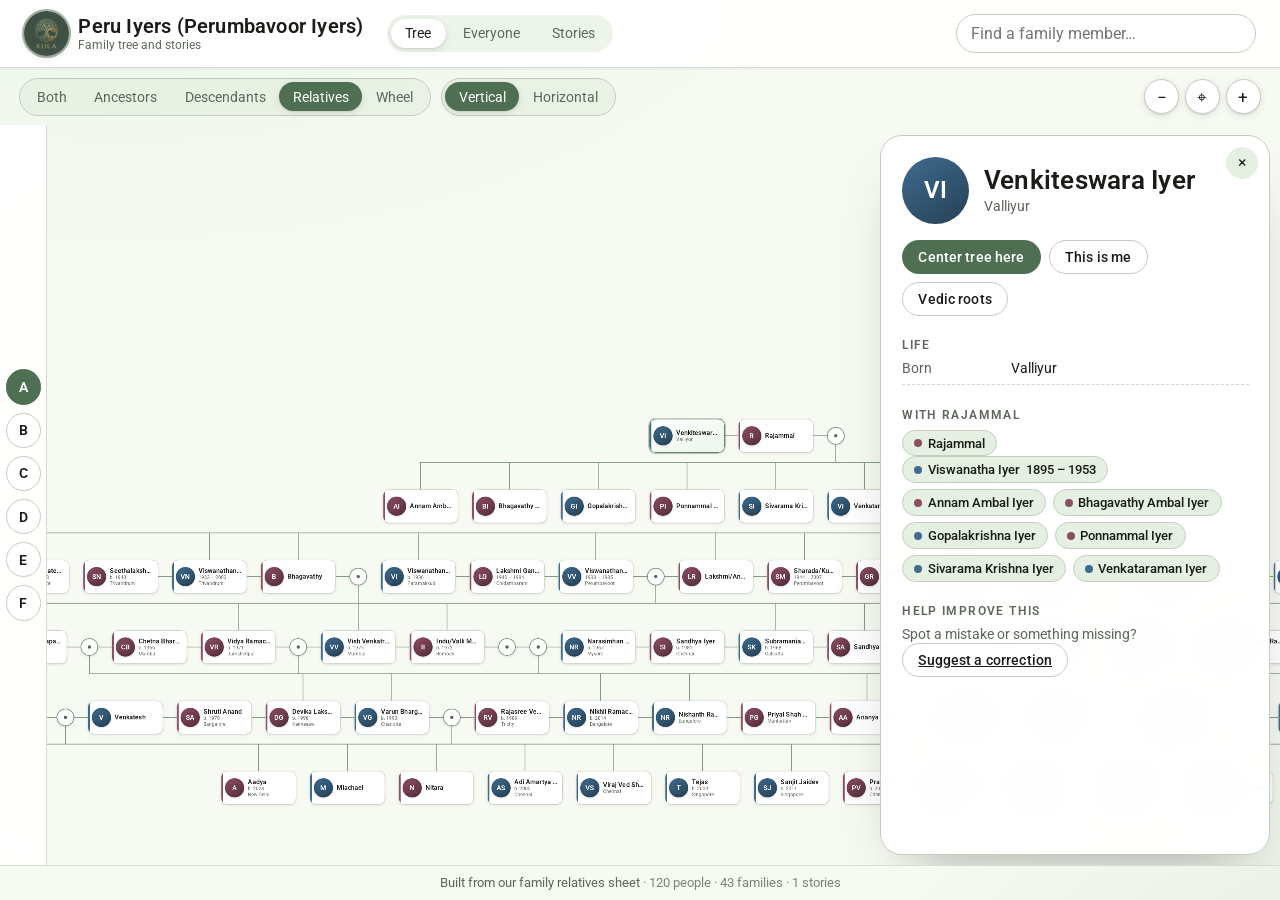
==== docs/index.html @ ae4fe8a0 "Fix kin terms, Vedic marriage inheritance, and rework the fan chart Relationship labels: - A cousin'" ====
<!doctype html>
<html lang="en">
<head>
  <meta charset="utf-8">
  <meta name="viewport" content="width=device-width, initial-scale=1, viewport-fit=cover">
  <title>Family Tree</title>
  <meta name="description" content="Explore our family tree and the stories behind it.">
  <link rel="icon" href="assets/kula.jpg" type="image/jpeg">
  <link rel="stylesheet" href="assets/fonts.css">
  <link rel="stylesheet" href="assets/styles.css">
</head>
<body>
  <div id="app" class="app" data-view="loading">
    <header class="topbar" id="topbar">
      <a class="brand" href="#/tree" aria-label="Home">
        <img class="brand-logo" src="assets/kula.jpg" width="44" height="44" alt="Kula logo">
        <span class="brand-text">
          <span class="brand-title" id="site-title">Family Tree</span>
          <span class="brand-subtitle" id="site-subtitle"></span>
        </span>
      </a>
      <button class="topbar-toggle" id="topbar-toggle" type="button" aria-expanded="false" aria-controls="topbar-tray" aria-label="Menu">
        <span></span><span></span><span></span>
      </button>
      <div class="topbar-tray" id="topbar-tray">
        <nav class="tabs" id="tabs" aria-label="Sections">
          <a href="#/tree" data-tab="tree" id="tab-tree">Tree</a>
          <a href="#/people" data-tab="people" id="tab-people">Everyone</a>
          <a href="#/stories" data-tab="stories" id="tab-stories" hidden>Stories</a>
        </nav>
        <div class="search" role="search">
          <input id="search" type="search" autocomplete="off" placeholder="Find a family member…" aria-label="Search people">
          <ul id="search-results" class="search-results" role="listbox" hidden></ul>
        </div>
        <button class="me-chip" id="me-chip" type="button" hidden></button>
        <div class="auth" id="auth" hidden></div>
      </div>
    </header>

    <main class="main">
      <section class="view view-tree" id="view-tree" hidden>
        <div class="tree-toolbar">
          <div class="toolbar-group">
            <div class="segmented" id="view-switch" role="tablist" aria-label="Tree view">
              <button type="button" data-view="hourglass" role="tab">Both</button>
              <button type="button" data-view="ancestors" role="tab">Ancestors</button>
              <button type="button" data-view="descendants" role="tab">Descendants</button>
              <button type="button" data-view="graph" role="tab">Relatives</button>
              <button type="button" data-view="wheel" role="tab">Wheel</button>
            </div>
            <div class="segmented" id="orientation-switch" role="tablist" aria-label="Tree orientation">
              <button type="button" data-orientation="vertical" role="tab">Vertical</button>
              <button type="button" data-orientation="horizontal" role="tab">Horizontal</button>
            </div>
            <div class="segmented" id="wheel-rings" role="tablist" aria-label="Fan generations">
              <button type="button" data-rings="4" role="tab">4</button>
              <button type="button" data-rings="5" role="tab">5</button>
              <button type="button" data-rings="6" role="tab">6</button>
              <button type="button" data-rings="7" role="tab">7</button>
              <button type="button" data-rings="8" role="tab">8</button>
              <button type="button" data-rings="9" role="tab">9</button>
            </div>
          </div>
          <div class="zoom">
            <button type="button" id="zoom-out" aria-label="Zoom out">−</button>
            <button type="button" id="zoom-fit" aria-label="Center on focus">⌖</button>
            <button type="button" id="zoom-in" aria-label="Zoom in">+</button>
          </div>
        </div>
        <div class="stage-wrap">
          <nav class="gen-rail" id="gen-rail" aria-label="Generations" hidden></nav>
          <div class="viewport" id="viewport">
            <div class="canvas" id="canvas">
              <svg class="links" id="links" aria-hidden="true"></svg>
              <div class="cards" id="cards"></div>
              <div class="wheel-stage" id="wheel-stage" hidden></div>
            </div>
          </div>
          <div class="empty" id="tree-empty" hidden>
            <p>No one to show yet. Check <code>docs/data/tree.json</code>.</p>
          </div>
          <aside class="panel" id="panel" aria-live="polite" hidden></aside>
        </div>
      </section>

      <section class="view view-people" id="view-people" hidden>
        <div class="list-head">
          <h2 id="people-heading">Everyone</h2>
          <input id="people-filter" type="search" placeholder="Filter by name or place…" aria-label="Filter people">
        </div>
        <div class="people-list" id="people-list"></div>
      </section>

      <section class="view view-stories" id="view-stories" hidden>
        <div class="list-head">
          <h2 id="stories-heading">Stories</h2>
          <div class="story-filters">
            <input id="stories-filter" type="search" placeholder="Search stories…" aria-label="Search stories">
            <select id="stories-person" aria-label="Filter by person"></select>
          </div>
        </div>
        <div class="story-grid" id="story-grid"></div>
      </section>

      <section class="view view-story" id="view-story" hidden>
        <article class="story" id="story"></article>
      </section>

      <div class="loading" id="loading">
        <div class="spinner" aria-hidden="true"></div>
        <p>Gathering the family…</p>
      </div>
      <div class="error" id="error" hidden></div>
    </main>

    <footer class="footer" id="footer"></footer>
  </div>

  <!-- Kept outside #app so the stage's overflow cannot clip it when printing. -->
  <div class="chart-modal" id="chart-modal" hidden>
    <div class="chart-dialog" role="dialog" aria-modal="true" aria-labelledby="chart-title" tabindex="-1">
      <div class="chart-head">
        <h2 id="chart-title">Jatagam</h2>
        <div class="chart-actions">
          <button class="btn" type="button" data-chart="print">Print</button>
          <button class="close" type="button" data-chart="close" aria-label="Close">×</button>
        </div>
      </div>
      <div class="chart-body" id="chart-body"></div>
    </div>
  </div>

  <script src="vendor/js-yaml.min.js"></script>
  <script src="vendor/d3-hierarchy.min.js"></script>
  <script type="module" src="assets/app.js"></script>
</body>
</html>
---- docs/assets/fonts.css ----
/* Roboto (SIL Open Font License), self-hosted from Google Fonts.
   One variable file per subset covers weights 100–900. */

/* latin-ext */
@font-face {
  font-family: 'Roboto';
  font-style: normal;
  font-weight: 100 900;
  font-stretch: 100%;
  font-display: swap;
  src: url(fonts/roboto-latin-ext.woff2) format('woff2');
  unicode-range: U+0100-02BA, U+02BD-02C5, U+02C7-02CC, U+02CE-02D7, U+02DD-02FF, U+0304, U+0308, U+0329, U+1D00-1DBF, U+1E00-1E9F, U+1EF2-1EFF, U+2020, U+20A0-20AB, U+20AD-20C4, U+2113, U+2C60-2C7F, U+A720-A7FF;
}

/* latin */
@font-face {
  font-family: 'Roboto';
  font-style: normal;
  font-weight: 100 900;
  font-stretch: 100%;
  font-display: swap;
  src: url(fonts/roboto-latin.woff2) format('woff2');
  unicode-range: U+0000-00FF, U+0131, U+0152-0153, U+02BB-02BC, U+02C6, U+02DA, U+02DC, U+0304, U+0308, U+0329, U+2000-206F, U+20AC, U+2122, U+2191, U+2193, U+2212, U+2215, U+FEFF, U+FFFD;
}
---- docs/assets/styles.css ----
/* Colours, fonts and card sizes are injected from config.yml at runtime
   as CSS custom properties (see applyTheme in app.js). Defaults below
   are only a fallback for the first paint. */

:root {
  /* Material 3 sage green fallbacks; config.yml overrides these at runtime. */
  --background: #f6faf2;
  --surface: #ffffff;
  --surface-strong: #e6f0e2;
  --text: #1a1c18;
  --muted: #5d665a;
  --accent: #4f6f52;
  --accent-contrast: #ffffff;
  --line: #c4ccbf;
  --male: #3f6c8f;
  --female: #8e4e63;
  --other: #6e6259;
  --highlight: #a5d6a7;
  --font-heading: Roboto, system-ui, -apple-system, "Segoe UI", sans-serif;
  --font-body: Roboto, system-ui, -apple-system, "Segoe UI", sans-serif;
  --card-radius: 16px;
  --shadow: 0 1px 2px rgb(0 0 0 / 0.1), 0 2px 6px 2px rgb(0 0 0 / 0.06);
  --shadow-raised: 0 1px 3px rgb(0 0 0 / 0.12), 0 4px 12px 2px rgb(0 0 0 / 0.08);
  --ease: cubic-bezier(0.2, 0, 0, 1);
  color-scheme: light;
}

[data-mode="dark"] {
  color-scheme: dark;
  --shadow: 0 1px 2px rgb(0 0 0 / 0.4), 0 2px 6px 2px rgb(0 0 0 / 0.3);
  --shadow-raised: 0 1px 3px rgb(0 0 0 / 0.5), 0 6px 16px 2px rgb(0 0 0 / 0.35);
}

* { box-sizing: border-box; }
[hidden] { display: none !important; }

html, body {
  margin: 0;
  height: 100%;
  background: var(--background);
  color: var(--text);
  font-family: var(--font-body);
  -webkit-font-smoothing: antialiased;
  overscroll-behavior: none;
}

body {
  background:
    radial-gradient(1200px 600px at 10% -10%, color-mix(in srgb, var(--highlight) 14%, transparent), transparent 60%),
    radial-gradient(900px 500px at 110% 110%, color-mix(in srgb, var(--accent) 10%, transparent), transparent 60%),
    var(--background);
  background-attachment: fixed;
}

h1, h2, h3, .brand-title, .story-title, .person-name, .card .name {
  font-family: var(--font-heading);
  letter-spacing: 0.01em;
}

button, input, select {
  font: inherit;
  color: inherit;
}

a { color: inherit; }

/* ---------- App shell ---------- */

.app {
  display: grid;
  grid-template-rows: auto 1fr auto;
  height: 100%;
  min-height: 0;
}

.topbar {
  display: flex;
  align-items: center;
  gap: 1rem;
  padding: 0.7rem clamp(0.8rem, 2vw, 1.5rem);
  background: color-mix(in srgb, var(--surface) 92%, transparent);
  backdrop-filter: blur(14px) saturate(1.2);
  -webkit-backdrop-filter: blur(14px) saturate(1.2);
  border-bottom: 1px solid color-mix(in srgb, var(--line) 70%, transparent);
  box-shadow: 0 1px 3px rgb(0 0 0 / 0.06);
  position: relative;
  z-index: 20;
}

.topbar-tray {
  display: contents;
}

.topbar-toggle {
  display: none;
  flex: none;
  width: 2.4rem;
  height: 2.4rem;
  border-radius: 12px;
  border: 1px solid var(--line);
  background: var(--surface);
  cursor: pointer;
  margin-left: auto;
  padding: 0.45rem;
  flex-direction: column;
  justify-content: center;
  gap: 0.28rem;
}

.topbar-toggle span {
  display: block;
  height: 2px;
  background: var(--text);
  border-radius: 2px;
  transition: transform 0.25s var(--ease), opacity 0.25s var(--ease);
}

.topbar-toggle span:nth-child(1) { width: 100%; }
.topbar-toggle span:nth-child(2) { width: 75%; }
.topbar-toggle span:nth-child(3) { width: 55%; }

.topbar.expanded .topbar-toggle span:nth-child(1) { transform: translateY(5px) rotate(45deg); }
.topbar.expanded .topbar-toggle span:nth-child(2) { opacity: 0; }
.topbar.expanded .topbar-toggle span:nth-child(3) { transform: translateY(-5px) rotate(-45deg); width: 100%; }

.brand {
  display: flex;
  align-items: center;
  gap: 0.6rem;
  text-decoration: none;
  min-width: 0;
}

.brand-logo {
  width: 2.8rem;
  height: 2.8rem;
  border-radius: 50%;
  object-fit: cover;
  box-shadow: 0 0 0 2px color-mix(in srgb, var(--accent) 50%, transparent), var(--shadow);
  flex: none;
}

.brand-text { display: flex; flex-direction: column; min-width: 0; }

.brand-title {
  font-size: 1.25rem;
  font-weight: 600;
  line-height: 1.1;
  white-space: nowrap;
  overflow: hidden;
  text-overflow: ellipsis;
}

.brand-subtitle {
  font-size: 0.78rem;
  color: var(--muted);
  white-space: nowrap;
  overflow: hidden;
  text-overflow: ellipsis;
}

.tabs {
  display: flex;
  gap: 0.2rem;
  margin-left: 0.5rem;
  background: color-mix(in srgb, var(--surface-strong) 70%, transparent);
  border-radius: 999px;
  padding: 0.22rem;
}

.tabs a {
  text-decoration: none;
  padding: 0.38rem 0.9rem;
  border-radius: 999px;
  font-size: 0.9rem;
  color: var(--muted);
  transition: background 0.25s var(--ease), color 0.25s var(--ease);
}

.tabs a[aria-current="page"] {
  background: var(--surface);
  color: var(--text);
  box-shadow: var(--shadow);
}

.search {
  position: relative;
  margin-left: auto;
  width: min(300px, 32vw);
}

.search input,
.list-head input,
.story-filters input,
.story-filters select {
  width: 100%;
  padding: 0.55rem 0.9rem;
  border-radius: 999px;
  border: 1px solid var(--line);
  background: var(--surface);
  outline: none;
  transition: border-color 0.2s, box-shadow 0.2s;
}

.search input:focus,
.list-head input:focus,
.story-filters input:focus,
.story-filters select:focus {
  border-color: var(--accent);
  box-shadow: 0 0 0 3px color-mix(in srgb, var(--accent) 22%, transparent);
}

.search-results {
  position: absolute;
  top: calc(100% + 6px);
  left: 0;
  right: 0;
  margin: 0;
  padding: 0.3rem;
  list-style: none;
  background: var(--surface);
  border: 1px solid var(--line);
  border-radius: 12px;
  box-shadow: var(--shadow-raised);
  max-height: 60vh;
  overflow: auto;
}

.search-results li {
  display: flex;
  justify-content: space-between;
  gap: 0.6rem;
  padding: 0.5rem 0.7rem;
  border-radius: 10px;
  cursor: pointer;
}

.search-results li[aria-selected="true"],
.search-results li:hover { background: var(--surface-strong); }

.search-results .muted { color: var(--muted); font-size: 0.85rem; }

.me-chip {
  border: 1px dashed color-mix(in srgb, var(--accent) 60%, transparent);
  background: transparent;
  border-radius: 999px;
  padding: 0.35rem 0.8rem;
  font-size: 0.85rem;
  cursor: pointer;
  white-space: nowrap;
  color: var(--text);
}

.me-chip:hover { background: var(--surface-strong); }

/* Google account chip + menu */

.auth {
  position: relative;
  display: flex;
  align-items: center;
  gap: 0.4rem;
}

.auth-chip {
  display: inline-flex;
  align-items: center;
  gap: 0.45rem;
  border: 1px solid var(--line);
  background: var(--surface);
  border-radius: 999px;
  padding: 0.2rem 0.65rem 0.2rem 0.2rem;
  cursor: pointer;
  font-size: 0.82rem;
  font-weight: 500;
  white-space: nowrap;
  transition: background 0.2s, box-shadow 0.2s;
}

.auth-chip:hover { background: var(--surface-strong); box-shadow: var(--shadow); }

.auth-avatar {
  width: 1.8rem;
  height: 1.8rem;
  border-radius: 50%;
  object-fit: cover;
  display: grid;
  place-items: center;
  background: var(--accent);
  color: var(--accent-contrast);
  font-size: 0.78rem;
  font-weight: 600;
  flex: none;
}

.auth-menu {
  position: absolute;
  top: calc(100% + 0.5rem);
  right: 0;
  z-index: 30;
  min-width: 240px;
  padding: 0.5rem;
  display: flex;
  flex-direction: column;
  gap: 0.25rem;
  background: var(--surface);
  border: 1px solid var(--line);
  border-radius: 12px;
  box-shadow: var(--shadow-raised);
}

.auth-menu-head { display: flex; flex-direction: column; padding: 0.35rem 0.5rem; }
.auth-menu-head strong { font-weight: 600; }
.auth-menu-head span { color: var(--muted); font-size: 0.8rem; }

.auth-menu-link {
  padding: 0.45rem 0.5rem;
  color: var(--muted);
  font-size: 0.8rem;
  border-top: 1px solid var(--line);
  border-bottom: 1px solid var(--line);
}

.auth-menu button {
  border: 0;
  background: transparent;
  text-align: left;
  padding: 0.5rem;
  border-radius: 8px;
  cursor: pointer;
  font-size: 0.85rem;
}

.auth-menu button:hover { background: var(--surface-strong); }

.auth-error {
  max-width: 220px;
  color: var(--female);
  font-size: 0.75rem;
  line-height: 1.25;
}

.main {
  position: relative;
  min-height: 0;
  overflow: hidden;
}

.view { height: 100%; min-height: 0; }

.footer {
  padding: 0.6rem 1rem;
  text-align: center;
  font-size: 0.8rem;
  color: var(--muted);
  border-top: 1px solid color-mix(in srgb, var(--line) 60%, transparent);
}

.footer .counts { opacity: 0.8; }

.loading, .error {
  position: absolute;
  inset: 0;
  display: grid;
  place-content: center;
  justify-items: center;
  gap: 1rem;
  color: var(--muted);
  background: var(--background);
  z-index: 50;
}

.error { padding: 2rem; text-align: center; color: var(--text); }

.spinner {
  width: 42px;
  height: 42px;
  border-radius: 50%;
  border: 3px solid var(--line);
  border-top-color: var(--accent);
  animation: spin 1s linear infinite;
}

@keyframes spin { to { transform: rotate(360deg); } }

/* ---------- Tree view ---------- */

.view-tree {
  display: flex;
  flex-direction: column;
  position: relative;
}

.tree-toolbar {
  display: flex;
  align-items: center;
  justify-content: space-between;
  gap: 0.8rem;
  padding: 0.6rem clamp(0.6rem, 2vw, 1.2rem);
  z-index: 5;
}

.toolbar-group {
  display: flex;
  align-items: center;
  gap: 0.6rem;
  flex-wrap: wrap;
}

.segmented {
  display: inline-flex;
  padding: 0.22rem;
  border-radius: 999px;
  background: color-mix(in srgb, var(--surface-strong) 80%, transparent);
  border: 1px solid var(--line);
}

.segmented button {
  border: 0;
  background: transparent;
  padding: 0.4rem 0.85rem;
  border-radius: 999px;
  cursor: pointer;
  font-size: 0.86rem;
  color: var(--muted);
  transition: all 0.25s var(--ease);
}

.segmented button[aria-selected="true"],
.segmented button[aria-checked="true"] {
  background: var(--accent);
  color: var(--accent-contrast);
  box-shadow: var(--shadow);
}

.zoom { display: flex; gap: 0.35rem; }

.zoom button {
  width: 2.2rem;
  height: 2.2rem;
  border-radius: 50%;
  border: 1px solid var(--line);
  background: var(--surface);
  cursor: pointer;
  font-size: 1.05rem;
  box-shadow: var(--shadow);
  transition: transform 0.2s var(--ease);
}

.zoom button:hover { transform: translateY(-1px); }

.stage-wrap {
  position: relative;
  flex: 1;
  min-height: 0;
  display: flex;
}

.gen-rail {
  position: relative;
  z-index: 6;
  display: flex;
  flex-direction: column;
  align-items: center;
  justify-content: center;
  gap: 0.5rem;
  padding: 0.5rem 0.35rem;
  background: color-mix(in srgb, var(--surface) 92%, transparent);
  border-right: 1px solid color-mix(in srgb, var(--line) 70%, transparent);
  backdrop-filter: blur(12px);
  -webkit-backdrop-filter: blur(12px);
  overflow: auto;
}

.gen-rail[hidden] { display: none; }

.gen-rail button {
  width: 2.2rem;
  height: 2.2rem;
  border-radius: 50%;
  border: 1px solid var(--line);
  background: var(--surface);
  color: var(--text);
  font-weight: 600;
  font-size: 0.85rem;
  cursor: pointer;
  transition: background 0.2s, border-color 0.2s, transform 0.2s var(--ease);
}

.gen-rail button:hover,
.gen-rail button:focus-visible {
  background: var(--accent);
  color: var(--accent-contrast);
  border-color: var(--accent);
  transform: scale(1.08);
}

.gen-rail button.active {
  background: var(--accent);
  color: var(--accent-contrast);
  border-color: var(--accent);
}

.viewport {
  position: relative;
  flex: 1;
  min-width: 0;
  overflow: hidden;
  touch-action: none;
  cursor: grab;
  user-select: none;
}

.viewport.dragging { cursor: grabbing; }

.canvas {
  position: absolute;
  left: 0;
  top: 0;
  transform-origin: 0 0;
  will-change: transform;
}

.links {
  position: absolute;
  left: 0;
  top: 0;
  overflow: visible;
  pointer-events: none;
}

.links path {
  fill: none;
  stroke: color-mix(in srgb, var(--accent) 55%, var(--line));
  stroke-width: 2;
  stroke-linecap: round;
  transition: stroke 0.3s;
}

.links .marriage {
  fill: var(--surface);
  stroke: var(--accent);
  stroke-width: 2;
}

.links text {
  font-size: 11px;
  fill: var(--muted);
  font-family: var(--font-body);
  paint-order: stroke;
  stroke: var(--background);
  stroke-width: 4px;
}

.cards { position: absolute; left: 0; top: 0; }

.wheel-stage {
  position: absolute;
  left: 0;
  top: 0;
  width: var(--wheel-w, 640px);
  height: var(--wheel-h, 640px);
  transform: translate(-50%, -50%);
  display: flex;
  align-items: center;
  justify-content: center;
  overflow: visible;
}

.wheel-stage[hidden] { display: none; }

.wheel-chart {
  width: 100%;
  height: 100%;
  overflow: visible;
}

.wheel-sector {
  cursor: pointer;
  transition: opacity 0.2s, filter 0.2s;
}

.wheel-sector:hover { filter: brightness(1.05); }
.wheel-sector:focus { outline: none; }
.wheel-sector:focus path:first-child {
  filter: drop-shadow(0 0 4px color-mix(in srgb, var(--accent) 60%, transparent));
}
.wheel-sector.selected path:first-child {
  stroke-width: 3;
  filter: drop-shadow(0 0 5px color-mix(in srgb, var(--accent) 55%, transparent));
}

.wheel-sector text {
  font-size: 11px;
  fill: var(--text);
  font-weight: 500;
  pointer-events: none;
}

.wheel-sector .wheel-years {
  font-size: 9px;
  fill: var(--muted);
}

.wheel-sector.unknown text {
  fill: var(--muted);
  font-style: italic;
}

.wheel-sector.unknown path {
  stroke-dasharray: 3 3;
}

.wheel-sector[data-id=""] {
  pointer-events: none;
}

.card {
  position: absolute;
  display: flex;
  align-items: center;
  gap: 0.6rem;
  padding: 0.55rem 0.7rem 0.55rem 0.55rem;
  border-radius: var(--card-radius);
  background: var(--surface);
  border: 1px solid var(--line);
  box-shadow: var(--shadow);
  cursor: pointer;
  text-align: left;
  overflow: hidden;
  transition: transform 0.25s var(--ease), box-shadow 0.25s var(--ease), border-color 0.25s;
  animation: card-in 0.5s var(--ease) both;
}

.card::before {
  content: "";
  position: absolute;
  left: 0;
  top: 0;
  bottom: 0;
  width: 4px;
  background: var(--tone);
  border-radius: 4px 0 0 4px;
}

.card:hover {
  transform: translateY(-2px);
  box-shadow: var(--shadow-raised);
  border-color: color-mix(in srgb, var(--accent) 50%, var(--line));
}

.card:focus-visible { outline: 3px solid color-mix(in srgb, var(--accent) 60%, transparent); outline-offset: 2px; }

.card.selected {
  border-color: var(--accent);
  box-shadow: 0 0 0 3px color-mix(in srgb, var(--accent) 30%, transparent), var(--shadow);
}

.card.focus {
  background: linear-gradient(160deg, var(--surface), color-mix(in srgb, var(--highlight) 22%, var(--surface)));
}

.card.me::after {
  content: "you";
  position: absolute;
  top: 6px;
  right: 8px;
  font-size: 0.6rem;
  letter-spacing: 0.08em;
  text-transform: uppercase;
  color: var(--accent);
  font-weight: 600;
}

.card.living { opacity: 0.92; }

.union-card {
  position: absolute;
  display: grid;
  place-items: center;
  border-radius: 50%;
  background: var(--surface);
  border: 2px solid color-mix(in srgb, var(--accent) 60%, var(--line));
  color: var(--accent);
  box-shadow: var(--shadow);
  cursor: pointer;
  animation: card-in 0.5s var(--ease) both;
  z-index: 1;
}

.union-card:hover {
  box-shadow: var(--shadow-raised);
  border-color: var(--accent);
}

.union-card.selected {
  box-shadow: 0 0 0 4px color-mix(in srgb, var(--accent) 30%, transparent), var(--shadow);
}

.union-dot {
  width: 0.55rem;
  height: 0.55rem;
  border-radius: 50%;
  background: var(--accent);
}

.union-label {
  position: absolute;
  top: calc(100% + 2px);
  left: 50%;
  transform: translateX(-50%);
  white-space: nowrap;
  font-size: 0.6rem;
  color: var(--muted);
  pointer-events: none;
}

.union-avatar {
  font-size: 1.7rem;
  background: linear-gradient(145deg, var(--accent), color-mix(in srgb, var(--accent) 60%, #000)) !important;
}

.card.living .name { font-style: italic; color: var(--muted); }

.card .avatar {
  flex: none;
  width: 3rem;
  height: 3rem;
  border-radius: 50%;
  display: grid;
  place-items: center;
  font-family: var(--font-heading);
  font-weight: 600;
  font-size: 1.05rem;
  color: #fff;
  background: linear-gradient(145deg, var(--tone), color-mix(in srgb, var(--tone) 60%, #000));
  box-shadow: inset 0 -2px 6px rgb(0 0 0 / 0.15), 0 2px 6px -2px rgb(0 0 0 / 0.3);
}

.card .meta { display: flex; flex-direction: column; min-width: 0; line-height: 1.22; }

.card .name {
  font-size: 0.98rem;
  font-weight: 600;
  white-space: nowrap;
  overflow: hidden;
  text-overflow: ellipsis;
}

.card .years,
.card .place {
  font-size: 0.74rem;
  color: var(--muted);
  white-space: nowrap;
  overflow: hidden;
  text-overflow: ellipsis;
}

.card .more {
  position: absolute;
  right: 8px;
  bottom: 6px;
  font-size: 0.68rem;
  padding: 0.05rem 0.4rem;
  border-radius: 999px;
  background: var(--accent);
  color: var(--accent-contrast);
}

.card .stories-count {
  position: absolute;
  left: 10px;
  bottom: 6px;
  font-size: 0.7rem;
  color: var(--accent);
}

.card .stories-count::before { content: "✎ "; }

@keyframes card-in {
  from { opacity: 0; transform: translateY(6px) scale(0.98); }
  to { opacity: 1; transform: none; }
}

.empty {
  position: absolute;
  inset: 0;
  display: grid;
  place-content: center;
  text-align: center;
  color: var(--muted);
}

/* Side panel (desktop) / bottom sheet (mobile) */

.panel {
  position: absolute;
  top: 0.6rem;
  right: 0.6rem;
  bottom: 0.6rem;
  width: min(390px, calc(100% - 1.2rem));
  overflow: auto;
  border-radius: 22px;
  background: color-mix(in srgb, var(--surface) 94%, transparent);
  backdrop-filter: blur(16px);
  -webkit-backdrop-filter: blur(16px);
  border: 1px solid var(--line);
  box-shadow: 0 30px 60px -30px rgb(0 0 0 / 0.35);
  padding: 1.3rem 1.3rem 1.6rem;
  z-index: 10;
  animation: panel-in 0.4s var(--ease) both;
  overscroll-behavior: contain;
  transition: width 0.25s var(--ease);
}

.panel.vedic-open { width: min(620px, calc(100% - 1.2rem)); }

@keyframes panel-in {
  from { opacity: 0; transform: translateX(18px); }
  to { opacity: 1; transform: none; }
}

.panel .close {
  position: absolute;
  top: 0.7rem;
  right: 0.7rem;
  width: 2rem;
  height: 2rem;
  border-radius: 50%;
  border: 0;
  background: var(--surface-strong);
  cursor: pointer;
  font-size: 1rem;
}

.person-head { display: flex; gap: 0.9rem; align-items: center; padding-right: 2rem; }

.person-head .avatar {
  width: 4.2rem;
  height: 4.2rem;
  border-radius: 50%;
  display: grid;
  place-items: center;
  color: #fff;
  font-family: var(--font-heading);
  font-size: 1.5rem;
  font-weight: 600;
  background: linear-gradient(145deg, var(--tone), color-mix(in srgb, var(--tone) 60%, #000));
  flex: none;
}

.avatar img {
  width: 100%;
  height: 100%;
  border-radius: inherit;
  object-fit: cover;
  display: block;
}

.person-name { margin: 0; font-size: 1.6rem; line-height: 1.1; font-weight: 600; }
.person-sub { color: var(--muted); font-size: 0.9rem; margin-top: 0.25rem; }

.relation {
  margin: 1rem 0 0;
  padding: 0.7rem 0.9rem;
  border-radius: 14px;
  background: color-mix(in srgb, var(--highlight) 20%, var(--surface));
  border: 1px solid color-mix(in srgb, var(--highlight) 50%, var(--line));
  font-size: 0.92rem;
}

.actions { display: flex; flex-wrap: wrap; gap: 0.5rem; margin-top: 1rem; }

.btn {
  border: 1px solid var(--line);
  background: var(--surface);
  padding: 0.5rem 0.95rem;
  border-radius: 20px;
  cursor: pointer;
  font-size: 0.86rem;
  font-weight: 500;
  letter-spacing: 0.01em;
  transition: transform 0.2s var(--ease), box-shadow 0.2s, background 0.2s;
}

.btn:hover { transform: translateY(-1px); box-shadow: var(--shadow-raised); background: var(--surface-strong); }
.btn.primary { background: var(--accent); color: var(--accent-contrast); border-color: transparent; }
.btn.primary:hover { background: color-mix(in srgb, var(--accent) 88%, #000); }
.btn.vedic-btn.is-open { background: var(--accent); color: var(--accent-contrast); border-color: transparent; }

.info-btn {
  display: inline-grid;
  place-items: center;
  width: 1.05rem;
  height: 1.05rem;
  padding: 0;
  margin-left: 0.2rem;
  border-radius: 50%;
  border: 1px solid var(--line);
  background: var(--surface);
  color: var(--muted);
  font-family: var(--font-body);
  font-size: 0.7rem;
  font-weight: 700;
  line-height: 1;
  cursor: pointer;
  vertical-align: middle;
}

.info-btn:hover,
.info-btn.is-open {
  background: var(--accent);
  color: var(--accent-contrast);
  border-color: transparent;
}

.vedic-section {
  margin-top: 0.6rem;
  padding-top: 0.2rem;
  border-top: 1px dashed color-mix(in srgb, var(--line) 80%, transparent);
}

.vedic-lead { color: var(--muted); font-size: 0.82rem; margin: 0.1rem 0 0.7rem; }

.vedic-facts .k { display: flex; align-items: center; gap: 0.1rem; }

.vedic-help {
  margin-top: 0.7rem;
  padding: 0.7rem 0.8rem;
  border-radius: 12px;
  background: var(--surface-strong);
  border: 1px solid var(--line);
  font-size: 0.84rem;
  line-height: 1.45;
}

.vedic-help strong { display: block; margin-bottom: 0.2rem; }
.vedic-help p { margin: 0 0 0.35rem; }
.vedic-help a { color: var(--accent); font-size: 0.8rem; }

.google-profile {
  display: flex;
  align-items: center;
  gap: 0.7rem;
  margin-top: 0.9rem;
  padding: 0.7rem 0.8rem;
  border: 1px solid var(--line);
  border-radius: 16px;
  background: var(--surface-strong);
}

.google-profile img {
  width: 2.4rem;
  height: 2.4rem;
  border-radius: 50%;
  object-fit: cover;
  flex: none;
}

.google-profile-text { display: flex; flex-direction: column; min-width: 0; }
.google-profile-text strong { font-size: 0.9rem; }
.google-profile-text span { color: var(--muted); font-size: 0.78rem; overflow-wrap: anywhere; }

.section-title {
  margin: 1.4rem 0 0.5rem;
  font-size: 0.72rem;
  letter-spacing: 0.12em;
  text-transform: uppercase;
  color: var(--muted);
  font-weight: 600;
}

.facts { margin: 0; padding: 0; list-style: none; display: grid; gap: 0.45rem; }

.facts li {
  display: grid;
  grid-template-columns: 6.2rem 1fr;
  gap: 0.6rem;
  font-size: 0.9rem;
  padding-bottom: 0.45rem;
  border-bottom: 1px dashed color-mix(in srgb, var(--line) 80%, transparent);
}

.facts .k { color: var(--muted); }

.chips { display: flex; flex-wrap: wrap; gap: 0.4rem; }

.chip {
  border: 1px solid var(--line);
  background: var(--surface-strong);
  padding: 0.3rem 0.7rem;
  border-radius: 999px;
  font-size: 0.82rem;
  font-weight: 500;
  cursor: pointer;
  text-decoration: none;
  display: inline-flex;
  align-items: center;
  gap: 0.35rem;
  transition: background 0.2s, border-color 0.2s;
}

.chip:hover { border-color: var(--accent); background: color-mix(in srgb, var(--surface-strong) 80%, var(--accent) 8%); }
.chip .dot { width: 0.5rem; height: 0.5rem; border-radius: 50%; background: var(--tone); }

.story-card-mini {
  display: block;
  width: 100%;
  text-align: left;
  padding: 0.7rem 0.85rem;
  border-radius: 14px;
  border: 1px solid var(--line);
  background: var(--surface);
  cursor: pointer;
  margin-bottom: 0.5rem;
  transition: transform 0.2s var(--ease), box-shadow 0.2s;
}

.story-card-mini:hover { transform: translateY(-1px); box-shadow: var(--shadow); }
.story-card-mini strong { font-family: var(--font-heading); font-size: 1.05rem; display: block; }
.story-card-mini span { color: var(--muted); font-size: 0.82rem; }

.notes p { font-size: 0.9rem; line-height: 1.55; margin: 0 0 0.6rem; }

details summary { cursor: pointer; font-weight: 600; font-size: 0.9rem; }

.muted-note { color: var(--muted); font-size: 0.85rem; margin: 0 0 0.5rem; }

/* ---------- Lists ---------- */

.view-people, .view-stories {
  overflow: auto;
  padding: 1rem clamp(1rem, 4vw, 3rem) 2.5rem;
  overscroll-behavior: contain;
}

.list-head {
  display: flex;
  align-items: center;
  justify-content: space-between;
  gap: 1rem;
  flex-wrap: wrap;
  margin-bottom: 1.2rem;
}

.list-head h2 { margin: 0; font-size: 2rem; font-weight: 600; }

.list-head input { max-width: 320px; }

.people-list {
  display: grid;
  grid-template-columns: repeat(auto-fill, minmax(min(280px, 100%), 1fr));
  gap: 0.6rem;
}

.person-row {
  display: flex;
  align-items: center;
  gap: 0.75rem;
  padding: 0.65rem 0.8rem;
  border-radius: 12px;
  background: var(--surface);
  border: 1px solid var(--line);
  cursor: pointer;
  text-align: left;
  transition: transform 0.2s var(--ease), box-shadow 0.2s;
}

.person-row:hover { transform: translateY(-1px); box-shadow: var(--shadow-raised); }
.person-row .avatar {
  width: 2.5rem;
  height: 2.5rem;
  border-radius: 50%;
  display: grid;
  place-items: center;
  color: #fff;
  font-size: 0.9rem;
  font-weight: 600;
  background: var(--tone);
  flex: none;
}
.person-row .who { min-width: 0; display: flex; flex-direction: column; }
.person-row .who strong { font-weight: 600; white-space: nowrap; overflow: hidden; text-overflow: ellipsis; }
.person-row .who span { color: var(--muted); font-size: 0.8rem; }

.group-label {
  grid-column: 1 / -1;
  font-family: var(--font-heading);
  font-size: 1.3rem;
  color: var(--accent);
  margin: 0.8rem 0 0.2rem;
  border-bottom: 1px solid var(--line);
  padding-bottom: 0.2rem;
}

.note-count { grid-column: 1 / -1; color: var(--muted); font-size: 0.85rem; margin-top: 1rem; }

.story-filters { display: flex; gap: 0.6rem; flex-wrap: wrap; }
.story-filters input { min-width: 200px; }
.story-filters select { min-width: 180px; }

.story-grid {
  display: grid;
  grid-template-columns: repeat(auto-fill, minmax(min(300px, 100%), 1fr));
  gap: 1.1rem;
}

.story-tile {
  display: flex;
  flex-direction: column;
  gap: 0.6rem;
  text-align: left;
  padding: 1.2rem 1.25rem 1.1rem;
  border-radius: 16px;
  background: var(--surface);
  border: 1px solid var(--line);
  box-shadow: var(--shadow);
  cursor: pointer;
  position: relative;
  overflow: hidden;
  transition: transform 0.25s var(--ease), box-shadow 0.25s;
}

.story-tile::before {
  content: "“";
  position: absolute;
  right: 0.8rem;
  top: -0.9rem;
  font-family: var(--font-heading);
  font-size: 7rem;
  color: color-mix(in srgb, var(--accent) 14%, transparent);
  line-height: 1;
}

.story-tile:hover { transform: translateY(-3px); box-shadow: var(--shadow-raised); }

.story-tile h3 { margin: 0; font-size: 1.35rem; line-height: 1.2; font-weight: 600; }
.story-tile p { margin: 0; color: var(--muted); font-size: 0.92rem; line-height: 1.5; }
.story-tile .meta { font-size: 0.78rem; color: var(--muted); margin-top: auto; display: flex; gap: 0.6rem; flex-wrap: wrap; }

/* ---------- Story reader ---------- */

.view-story {
  overflow: auto;
  overscroll-behavior: contain;
  padding: 1.2rem clamp(1rem, 6vw, 4rem) 4rem;
}

.story {
  max-width: 720px;
  margin: 0 auto;
  animation: card-in 0.5s var(--ease) both;
}

.story .back {
  display: inline-flex;
  gap: 0.4rem;
  align-items: center;
  border: 0;
  background: transparent;
  color: var(--accent);
  cursor: pointer;
  font-size: 0.92rem;
  padding: 0.3rem 0;
  margin-bottom: 1rem;
}

.story-title {
  font-size: clamp(2rem, 5vw, 3rem);
  line-height: 1.08;
  margin: 0.2rem 0 0.6rem;
  font-weight: 600;
}

.story-byline {
  color: var(--muted);
  font-size: 0.88rem;
  display: flex;
  gap: 0.8rem;
  flex-wrap: wrap;
  align-items: center;
  margin-bottom: 1.4rem;
  padding-bottom: 1.2rem;
  border-bottom: 1px solid var(--line);
}

.story-body p {
  font-size: clamp(1.02rem, 1.6vw, 1.13rem);
  line-height: 1.75;
  margin: 0 0 1.15em;
}

.story-body p:first-child::first-letter {
  font-family: var(--font-heading);
  float: left;
  font-size: 4.2em;
  line-height: 0.9;
  padding: 0.08em 0.1em 0 0;
  color: var(--accent);
}

.story-foot {
  margin-top: 2.4rem;
  padding-top: 1.2rem;
  border-top: 1px solid var(--line);
}

/* ---------- Responsive ---------- */

@media (max-width: 900px) {
  .topbar {
    flex-wrap: nowrap;
    row-gap: 0;
  }
  .topbar-toggle { display: flex; }
  .topbar-tray {
    display: none;
    position: absolute;
    top: calc(100% + 0.4rem);
    left: 0.6rem;
    right: 0.6rem;
    flex-direction: column;
    align-items: stretch;
    gap: 0.7rem;
    padding: 0.8rem;
    background: color-mix(in srgb, var(--surface) 96%, transparent);
    backdrop-filter: blur(18px) saturate(1.2);
    -webkit-backdrop-filter: blur(18px) saturate(1.2);
    border: 1px solid color-mix(in srgb, var(--line) 70%, transparent);
    border-radius: 18px;
    box-shadow: var(--shadow-raised);
    z-index: 25;
    max-height: calc(100vh - 5rem);
    overflow: auto;
  }
  .topbar.expanded .topbar-tray { display: flex; }
  .topbar-tray .tabs {
    order: 0;
    margin-left: 0;
    align-self: flex-start;
  }
  .topbar-tray .search {
    order: 1;
    width: 100%;
    margin-left: 0;
  }
  .topbar-tray .search-results {
    position: static;
    max-height: 40vh;
  }
  .topbar-tray .me-chip,
  .topbar-tray .auth {
    order: 2;
    align-self: flex-start;
  }
  .brand-subtitle { display: none; }
}

@media (max-width: 640px) {
  .topbar { padding: 0.55rem 0.7rem; }
  .brand-logo { width: 2.4rem; height: 2.4rem; }
  .brand-title { font-size: 1.05rem; }
  .auth-name { display: none; }
  .auth-chip { padding-right: 0.25rem; }
  .auth-menu { right: -0.2rem; }
  .tree-toolbar { flex-wrap: wrap; }
  .segmented button { padding: 0.35rem 0.6rem; font-size: 0.8rem; }
  .segmented button[data-view="wheel"] { padding-inline: 0.5rem; }
  .card { gap: 0.45rem; padding: 0.45rem 0.5rem; }
  .card .avatar { width: 2.4rem; height: 2.4rem; font-size: 0.9rem; }
  .card .name { font-size: 0.86rem; }
  .panel {
    top: auto;
    left: 0;
    right: 0;
    bottom: 0;
    width: 100%;
    max-height: 66vh;
    border-radius: 24px 24px 0 0;
    padding-bottom: calc(1.6rem + env(safe-area-inset-bottom));
    animation: sheet-in 0.35s var(--ease) both;
  }

  .panel.vedic-open { width: 100%; }

  body[data-treeview="wheel"] .tree-toolbar .toolbar-group {
    justify-content: center;
    width: 100%;
  }
  body[data-treeview="wheel"] #orientation-switch {
    display: none;
  }

  .wheel-sector text { font-size: 13px; }
  .wheel-sector .wheel-years { font-size: 10px; }

  .gen-rail {
    gap: 0.35rem;
    padding: 0.35rem 0.25rem;
  }
  .gen-rail button {
    width: 1.9rem;
    height: 1.9rem;
    font-size: 0.78rem;
  }
}

body[data-treeview="wheel"] #orientation-switch {
  display: none;
}

/* The generation picker only makes sense for the fan chart. */
body:not([data-treeview="wheel"]) #wheel-rings {
  display: none;
}

@keyframes sheet-in {
  from { transform: translateY(40px); opacity: 0; }
  to { transform: none; opacity: 1; }
}

@media (prefers-reduced-motion: reduce) {
  *, *::before, *::after { animation-duration: 0.01ms !important; transition-duration: 0.01ms !important; }
}

/* ---------- Jatagam (South Indian birth chart) ---------- */

body.chart-open { overflow: hidden; }

.chart-modal {
  position: fixed;
  inset: 0;
  z-index: 60;
  display: flex;
  align-items: center;
  justify-content: center;
  padding: 1rem;
  background: rgb(0 0 0 / 0.45);
  backdrop-filter: blur(2px);
}

/* The class sets display, so make the hidden attribute win. */
.chart-modal[hidden] { display: none; }

.chart-dialog {
  background: var(--surface);
  color: var(--text);
  border-radius: 20px;
  box-shadow: var(--shadow-raised);
  width: min(680px, 100%);
  max-height: min(92vh, 900px);
  display: flex;
  flex-direction: column;
  overflow: hidden;
}

.chart-head {
  display: flex;
  align-items: center;
  justify-content: space-between;
  gap: 0.8rem;
  padding: 0.9rem 1.1rem;
  border-bottom: 1px solid var(--line);
}

.chart-head h2 { margin: 0; font-size: 1.05rem; }
.chart-actions { display: flex; align-items: center; gap: 0.5rem; }

.chart-actions .close {
  border: none;
  background: transparent;
  color: var(--muted);
  font-size: 1.5rem;
  line-height: 1;
  cursor: pointer;
  border-radius: 50%;
  width: 2.2rem;
  height: 2.2rem;
}
.chart-actions .close:hover { background: var(--surface-strong); color: var(--text); }

.chart-body {
  padding: 1.1rem;
  overflow-y: auto;
  display: grid;
  gap: 1.2rem;
  justify-items: center;
}

/* The square grid: rasis are fixed to their traditional boxes. */
.si-chart {
  display: grid;
  grid-template-rows: repeat(4, 1fr);
  grid-template-columns: repeat(4, 1fr);
  width: min(420px, 100%);
  aspect-ratio: 1;
  border: 2px solid var(--text);
  background: var(--surface);
}

.rasi-box {
  position: relative;
  border: 1px solid var(--text);
  padding: 0.2rem 0.25rem;
  display: flex;
  flex-direction: column;
  min-width: 0;
}

.rasi-box .rasi-name {
  font-size: 0.58rem;
  letter-spacing: 0.04em;
  color: var(--muted);
  text-transform: uppercase;
}

.rasi-box .grahas {
  flex: 1;
  display: flex;
  flex-wrap: wrap;
  align-content: center;
  justify-content: center;
  gap: 0.1rem 0.35rem;
  font-weight: 600;
  font-size: 0.88rem;
}

.graha .retro { color: var(--female); font-size: 0.7em; vertical-align: super; }

/* Lagna box: traditional diagonal mark in the corner. */
.rasi-box.lagna::after {
  content: "";
  position: absolute;
  inset: 0;
  background: linear-gradient(to top right, transparent 48%, color-mix(in srgb, var(--accent) 65%, transparent) 50%, transparent 52%);
  pointer-events: none;
}

.chart-center {
  display: flex;
  flex-direction: column;
  align-items: center;
  justify-content: center;
  text-align: center;
  gap: 0.25rem;
  padding: 0.5rem;
  font-size: 0.85rem;
}
.chart-center strong { font-size: 0.95rem; }
.chart-center span { color: var(--muted); }

.chart-report { width: min(420px, 100%); display: grid; gap: 0.9rem; }

.chart-summary { margin: 0; padding: 0; list-style: none; display: grid; gap: 0.35rem; }
.chart-summary li { display: flex; justify-content: space-between; gap: 1rem; font-size: 0.88rem; }
.chart-summary .k { color: var(--muted); }

.chart-table {
  width: 100%;
  border-collapse: collapse;
  font-size: 0.84rem;
}
.chart-table th, .chart-table td {
  text-align: left;
  padding: 0.3rem 0.45rem;
  border-bottom: 1px solid color-mix(in srgb, var(--line) 70%, transparent);
}
.chart-table thead th {
  font-size: 0.7rem;
  text-transform: uppercase;
  letter-spacing: 0.08em;
  color: var(--muted);
}
.chart-table tbody th { font-weight: 600; }

.chart-disclaimer, .chart-engine { color: var(--muted); font-size: 0.75rem; margin: 0; }

/* Print: only the jatagam dialog, clean on white. Scoped to chart-open so a
   normal page print is unaffected. */
@media print {
  body.chart-open { overflow: visible; }
  body.chart-open > *:not(.chart-modal) { display: none !important; }
  body.chart-open .chart-modal {
    position: static;
    padding: 0;
    background: #fff;
    backdrop-filter: none;
    display: block;
  }
  body.chart-open .chart-dialog {
    width: 100%;
    max-width: none;
    max-height: none;
    overflow: visible;
    box-shadow: none;
    border-radius: 0;
    color: #000;
    background: #fff;
  }
  .chart-body { overflow: visible; padding: 0.5rem 0; }
  .chart-actions { display: none; }
  .chart-head { border-bottom: 2px solid #000; }
  .si-chart { border-color: #000; width: 100mm; margin: 0 auto; }
  .rasi-box { border-color: #000; }
  .rasi-box .rasi-name { color: #444; }
  .rasi-box.lagna::after { background: linear-gradient(to top right, transparent 48%, #000 50%, transparent 52%); }
  .chart-center span, .chart-summary .k, .chart-disclaimer, .chart-engine { color: #333; }
  .chart-report { width: 100%; }
  .chart-table { break-inside: avoid; }
}
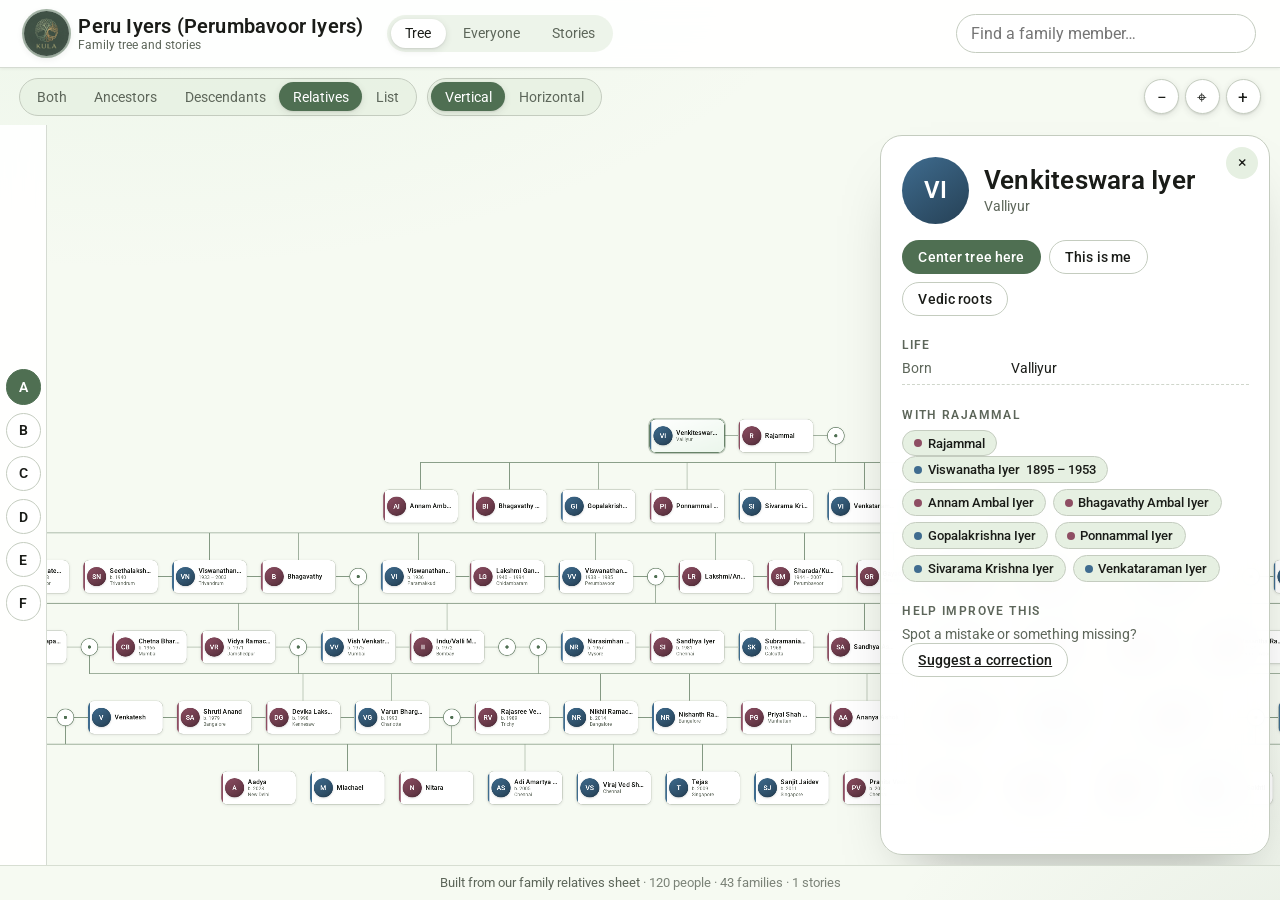
==== commit 205f4875: "Replace the Wheel with an indented List view The fan chart was hard to read; the new List view is a " ====
--- a/docs/index.html
+++ b/docs/index.html
@@ -46,19 +46,11 @@
               <button type="button" data-view="ancestors" role="tab">Ancestors</button>
               <button type="button" data-view="descendants" role="tab">Descendants</button>
               <button type="button" data-view="graph" role="tab">Relatives</button>
-              <button type="button" data-view="wheel" role="tab">Wheel</button>
+              <button type="button" data-view="list" role="tab">List</button>
             </div>
             <div class="segmented" id="orientation-switch" role="tablist" aria-label="Tree orientation">
               <button type="button" data-orientation="vertical" role="tab">Vertical</button>
               <button type="button" data-orientation="horizontal" role="tab">Horizontal</button>
-            </div>
-            <div class="segmented" id="wheel-rings" role="tablist" aria-label="Fan generations">
-              <button type="button" data-rings="4" role="tab">4</button>
-              <button type="button" data-rings="5" role="tab">5</button>
-              <button type="button" data-rings="6" role="tab">6</button>
-              <button type="button" data-rings="7" role="tab">7</button>
-              <button type="button" data-rings="8" role="tab">8</button>
-              <button type="button" data-rings="9" role="tab">9</button>
             </div>
           </div>
           <div class="zoom">
@@ -73,9 +65,9 @@
             <div class="canvas" id="canvas">
               <svg class="links" id="links" aria-hidden="true"></svg>
               <div class="cards" id="cards"></div>
-              <div class="wheel-stage" id="wheel-stage" hidden></div>
             </div>
           </div>
+          <div class="list-stage" id="list-stage" hidden></div>
           <div class="empty" id="tree-empty" hidden>
             <p>No one to show yet. Check <code>docs/data/tree.json</code>.</p>
           </div>
@@ -131,7 +123,6 @@
   </div>
 
   <script src="vendor/js-yaml.min.js"></script>
-  <script src="vendor/d3-hierarchy.min.js"></script>
   <script type="module" src="assets/app.js"></script>
 </body>
 </html>
--- a/docs/assets/styles.css
+++ b/docs/assets/styles.css
@@ -16,6 +16,9 @@
   --female: #8e4e63;
   --other: #6e6259;
   --highlight: #a5d6a7;
+  /* Second accent for the List view: marriage/union rows, distinct from the
+     direct-descent guide which follows --accent. */
+  --union-line: #a5711c;
   --font-heading: Roboto, system-ui, -apple-system, "Segoe UI", sans-serif;
   --font-body: Roboto, system-ui, -apple-system, "Segoe UI", sans-serif;
   --card-radius: 16px;
@@ -27,6 +30,7 @@
 
 [data-mode="dark"] {
   color-scheme: dark;
+  --union-line: #e0b45c;
   --shadow: 0 1px 2px rgb(0 0 0 / 0.4), 0 2px 6px 2px rgb(0 0 0 / 0.3);
   --shadow-raised: 0 1px 3px rgb(0 0 0 / 0.5), 0 6px 16px 2px rgb(0 0 0 / 0.35);
 }
@@ -554,66 +558,225 @@
 
 .cards { position: absolute; left: 0; top: 0; }
 
-.wheel-stage {
-  position: absolute;
+/* ---------- Indented list view ---------- */
+
+.list-stage {
+  flex: 1;
+  min-width: 0;
+  overflow: auto;
+  overscroll-behavior: contain;
+  padding: 1.1rem clamp(0.75rem, 3vw, 2.5rem) 3rem;
+  background:
+    linear-gradient(to bottom, color-mix(in srgb, var(--surface) 30%, transparent), transparent 140px);
+}
+
+.list-stage[hidden] { display: none; }
+
+.outline-inner {
+  width: max-content;
+  min-width: 100%;
+}
+
+.outline-head {
+  position: sticky;
   left: 0;
-  top: 0;
-  width: var(--wheel-w, 640px);
-  height: var(--wheel-h, 640px);
-  transform: translate(-50%, -50%);
-  display: flex;
+  width: fit-content;
+  display: flex;
+  flex-wrap: wrap;
+  align-items: baseline;
+  gap: 0.35rem 0.9rem;
+  padding-bottom: 0.8rem;
+  margin-bottom: 0.35rem;
+  border-bottom: 1px dashed color-mix(in srgb, var(--line) 70%, transparent);
+}
+
+.outline-kicker {
+  text-transform: uppercase;
+  letter-spacing: 0.08em;
+  font-size: 0.66rem;
+  font-weight: 600;
+  color: var(--muted);
+}
+
+.outline-root {
+  font-family: var(--font-heading);
+  font-size: 1.02rem;
+  font-weight: 600;
+}
+
+.outline-count {
+  color: var(--muted);
+  font-size: 0.76rem;
+  font-variant-numeric: tabular-nums;
+}
+
+.outline-list {
+  display: flex;
+  flex-direction: column;
+  gap: 0.3rem;
+  padding-top: 0.7rem;
+}
+
+.outline-divider {
+  height: 1px;
+  margin: 0.8rem 0 0.55rem;
+  background: color-mix(in srgb, var(--line) 60%, transparent);
+}
+
+.outline-row {
+  --indent: 1.55rem;
+  --row-tone: var(--accent);
+  position: relative;
+  display: flex;
+  align-items: center;
+  min-height: 2rem;
+  padding-left: calc(var(--depth) * var(--indent));
+}
+
+.outline-row.is-union { --row-tone: var(--union-line); }
+.outline-row.is-root { --row-tone: var(--accent); }
+
+.outline-guides {
+  position: absolute;
+  left: 0;
+  top: -0.18rem;
+  bottom: -0.18rem;
+  width: calc(var(--depth) * var(--indent));
+  background-image: repeating-linear-gradient(
+    to right,
+    transparent 0,
+    transparent calc(var(--indent) - 1px),
+    color-mix(in srgb, var(--row-tone) 34%, transparent) calc(var(--indent) - 1px),
+    color-mix(in srgb, var(--row-tone) 34%, transparent) var(--indent)
+  );
+  pointer-events: none;
+}
+
+.outline-row.is-union .outline-guides {
+  background-image: repeating-linear-gradient(
+    to right,
+    transparent 0,
+    transparent calc(var(--indent) - 1px),
+    color-mix(in srgb, var(--union-line) 32%, transparent) calc(var(--indent) - 1px),
+    color-mix(in srgb, var(--union-line) 32%, transparent) var(--indent)
+  );
+}
+
+.outline-pill {
+  position: relative;
+  display: inline-flex;
+  align-items: center;
+  gap: 0.55rem;
+  max-width: none;
+  padding: 0.32rem 0.9rem 0.32rem 0.55rem;
+  border: 1px solid color-mix(in srgb, var(--row-tone) 38%, var(--line));
+  border-radius: 999px;
+  background: color-mix(in srgb, var(--surface) 93%, var(--row-tone) 7%);
+  box-shadow: 0 1px 2px rgb(0 0 0 / 0.04);
+  color: var(--text);
+  cursor: pointer;
+  font-size: 0.92rem;
+  line-height: 1.35;
+  text-align: left;
+  white-space: nowrap;
+  transition: transform 0.18s var(--ease), box-shadow 0.18s var(--ease), border-color 0.18s;
+}
+
+.outline-pill:hover {
+  transform: translateY(-1px);
+  border-color: var(--row-tone);
+  box-shadow: var(--shadow);
+}
+
+.outline-pill:focus-visible {
+  outline: 2px solid color-mix(in srgb, var(--row-tone) 70%, transparent);
+  outline-offset: 2px;
+}
+
+.outline-row.selected .outline-pill {
+  border-color: var(--row-tone);
+  box-shadow: 0 0 0 2px color-mix(in srgb, var(--row-tone) 30%, transparent), var(--shadow);
+}
+
+.outline-pill.union {
+  border-style: dashed;
+  border-color: color-mix(in srgb, var(--union-line) 55%, var(--line));
+  background: color-mix(in srgb, var(--surface) 95%, var(--union-line) 5%);
+}
+
+.outline-pill.union.is-unknown {
+  cursor: default;
+  color: var(--muted);
+}
+
+.outline-dot {
+  width: 0.5rem;
+  height: 0.5rem;
+  flex: none;
+  border-radius: 50%;
+  background: var(--row-tone);
+  box-shadow: 0 0 0 3px color-mix(in srgb, var(--row-tone) 16%, transparent);
+}
+
+.outline-gender {
+  display: inline-flex;
   align-items: center;
   justify-content: center;
-  overflow: visible;
-}
-
-.wheel-stage[hidden] { display: none; }
-
-.wheel-chart {
-  width: 100%;
-  height: 100%;
-  overflow: visible;
-}
-
-.wheel-sector {
-  cursor: pointer;
-  transition: opacity 0.2s, filter 0.2s;
-}
-
-.wheel-sector:hover { filter: brightness(1.05); }
-.wheel-sector:focus { outline: none; }
-.wheel-sector:focus path:first-child {
-  filter: drop-shadow(0 0 4px color-mix(in srgb, var(--accent) 60%, transparent));
-}
-.wheel-sector.selected path:first-child {
-  stroke-width: 3;
-  filter: drop-shadow(0 0 5px color-mix(in srgb, var(--accent) 55%, transparent));
-}
-
-.wheel-sector text {
-  font-size: 11px;
-  fill: var(--text);
+  width: 1.25rem;
+  height: 1.25rem;
+  flex: none;
+  border-radius: 50%;
+  font-size: 0.78rem;
+  font-weight: 700;
+  line-height: 1;
+}
+
+.outline-gender.male {
+  color: var(--male);
+  background: color-mix(in srgb, var(--male) 14%, transparent);
+}
+
+.outline-gender.female {
+  color: var(--female);
+  background: color-mix(in srgb, var(--female) 14%, transparent);
+}
+
+.outline-gender.other {
+  color: var(--other);
+  background: color-mix(in srgb, var(--other) 14%, transparent);
+}
+
+.outline-union-icon {
+  color: var(--union-line);
+  font-size: 1rem;
+  line-height: 1;
+  flex: none;
+}
+
+.outline-id {
+  color: var(--muted);
+  font-size: 0.72rem;
+  font-variant-numeric: tabular-nums;
+  letter-spacing: 0.02em;
+}
+
+.outline-name {
+  color: var(--text);
   font-weight: 500;
-  pointer-events: none;
-}
-
-.wheel-sector .wheel-years {
-  font-size: 9px;
-  fill: var(--muted);
-}
-
-.wheel-sector.unknown text {
-  fill: var(--muted);
+}
+
+.outline-name.is-unknown {
+  color: var(--muted);
   font-style: italic;
 }
 
-.wheel-sector.unknown path {
-  stroke-dasharray: 3 3;
-}
-
-.wheel-sector[data-id=""] {
-  pointer-events: none;
-}
+.outline-years {
+  color: var(--muted);
+  font-size: 0.78rem;
+  font-variant-numeric: tabular-nums;
+}
+
+.outline-row.is-living .outline-name { font-style: italic; }
 
 .card {
   position: absolute;
@@ -1265,7 +1428,7 @@
   .auth-menu { right: -0.2rem; }
   .tree-toolbar { flex-wrap: wrap; }
   .segmented button { padding: 0.35rem 0.6rem; font-size: 0.8rem; }
-  .segmented button[data-view="wheel"] { padding-inline: 0.5rem; }
+  .segmented button[data-view="list"] { padding-inline: 0.5rem; }
   .card { gap: 0.45rem; padding: 0.45rem 0.5rem; }
   .card .avatar { width: 2.4rem; height: 2.4rem; font-size: 0.9rem; }
   .card .name { font-size: 0.86rem; }
@@ -1283,16 +1446,18 @@
 
   .panel.vedic-open { width: 100%; }
 
-  body[data-treeview="wheel"] .tree-toolbar .toolbar-group {
+  body[data-treeview="list"] .tree-toolbar .toolbar-group {
     justify-content: center;
     width: 100%;
   }
-  body[data-treeview="wheel"] #orientation-switch {
-    display: none;
+
+  .list-stage { padding: 0.75rem 0.6rem 2rem; }
+  .outline-row { --indent: 1.2rem; }
+  .outline-pill {
+    gap: 0.45rem;
+    padding: 0.3rem 0.7rem 0.3rem 0.5rem;
+    font-size: 0.84rem;
   }
-
-  .wheel-sector text { font-size: 13px; }
-  .wheel-sector .wheel-years { font-size: 10px; }
 
   .gen-rail {
     gap: 0.35rem;
@@ -1305,12 +1470,9 @@
   }
 }
 
-body[data-treeview="wheel"] #orientation-switch {
-  display: none;
-}
-
-/* The generation picker only makes sense for the fan chart. */
-body:not([data-treeview="wheel"]) #wheel-rings {
+/* The list is a scrolling outline, so orientation and zoom do not apply. */
+body[data-treeview="list"] #orientation-switch,
+body[data-treeview="list"] .zoom {
   display: none;
 }
 
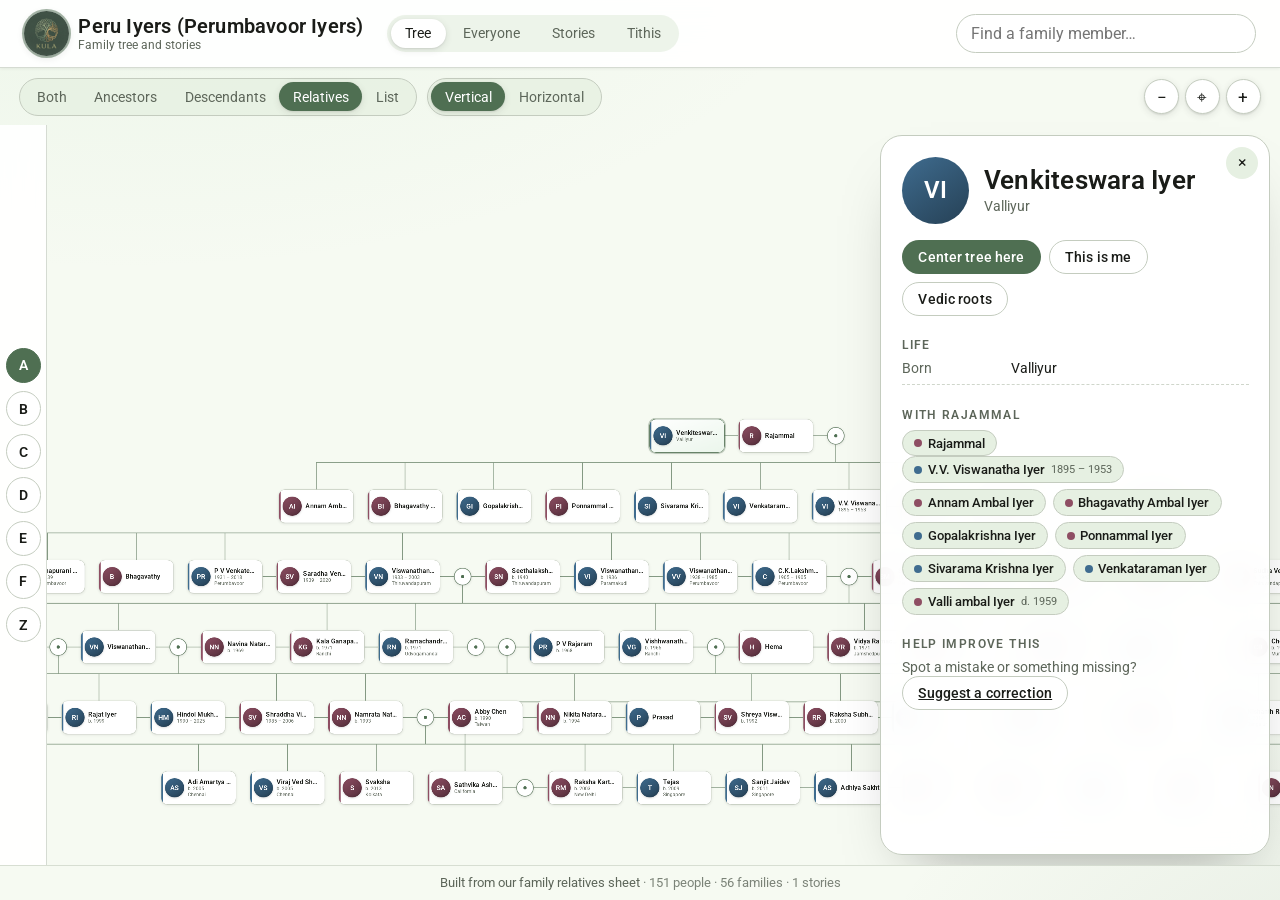
==== commit f853c4bf: "Wire the panchangam into the site as a Tithis section The calendar is no longer just an exported fee" ====
--- a/docs/index.html
+++ b/docs/index.html
@@ -27,6 +27,7 @@
           <a href="#/tree" data-tab="tree" id="tab-tree">Tree</a>
           <a href="#/people" data-tab="people" id="tab-people">Everyone</a>
           <a href="#/stories" data-tab="stories" id="tab-stories" hidden>Stories</a>
+          <a href="#/panchang" data-tab="panchang" id="tab-panchang" hidden>Tithis</a>
         </nav>
         <div class="search" role="search">
           <input id="search" type="search" autocomplete="off" placeholder="Find a family member…" aria-label="Search people">
@@ -98,6 +99,20 @@
         <article class="story" id="story"></article>
       </section>
 
+      <section class="view view-panchang" id="view-panchang" hidden>
+        <div class="list-head">
+          <h2 id="panchang-heading">Tithis</h2>
+          <div class="panchang-filters">
+            <select id="panchang-year" aria-label="Year"></select>
+            <select id="panchang-kind" aria-label="Event type"></select>
+            <input id="panchang-filter" type="search" placeholder="Search names or festivals…" aria-label="Search tithis">
+          </div>
+        </div>
+        <p class="panchang-lead">Ritual dates computed from the family tree: shraddha (death tithi) and janma nakshatra for each member, plus Amavasya, Purnima and festival days. <span id="panchang-subscribe"></span></p>
+        <p class="panchang-person-banner" id="panchang-person-banner" hidden></p>
+        <div class="panchang-list" id="panchang-list"></div>
+      </section>
+
       <div class="loading" id="loading">
         <div class="spinner" aria-hidden="true"></div>
         <p>Gathering the family…</p>
--- a/docs/assets/styles.css
+++ b/docs/assets/styles.css
@@ -19,6 +19,8 @@
   /* Second accent for the List view: marriage/union rows, distinct from the
      direct-descent guide which follows --accent. */
   --union-line: #a5711c;
+  /* Jatakam marker: a cool violet so it never reads as a union. */
+  --jatakam: #6b4fbf;
   --font-heading: Roboto, system-ui, -apple-system, "Segoe UI", sans-serif;
   --font-body: Roboto, system-ui, -apple-system, "Segoe UI", sans-serif;
   --card-radius: 16px;
@@ -31,6 +33,7 @@
 [data-mode="dark"] {
   color-scheme: dark;
   --union-line: #e0b45c;
+  --jatakam: #b8a2ff;
   --shadow: 0 1px 2px rgb(0 0 0 / 0.4), 0 2px 6px 2px rgb(0 0 0 / 0.3);
   --shadow-raised: 0 1px 3px rgb(0 0 0 / 0.5), 0 6px 16px 2px rgb(0 0 0 / 0.35);
 }
@@ -580,7 +583,8 @@
 .outline-head {
   position: sticky;
   left: 0;
-  width: fit-content;
+  width: max-content;
+  min-width: 100%;
   display: flex;
   flex-wrap: wrap;
   align-items: baseline;
@@ -608,6 +612,103 @@
   color: var(--muted);
   font-size: 0.76rem;
   font-variant-numeric: tabular-nums;
+}
+
+.outline-actions {
+  display: flex;
+  align-items: center;
+  flex-wrap: wrap;
+  gap: 0.35rem;
+  margin-left: auto;
+}
+
+.outline-action {
+  border: 1px solid color-mix(in srgb, var(--line) 85%, transparent);
+  background: var(--surface);
+  color: var(--text);
+  border-radius: 999px;
+  padding: 0.22rem 0.62rem;
+  font-size: 0.72rem;
+  font-weight: 500;
+  cursor: pointer;
+  transition: border-color 0.18s, background 0.18s, color 0.18s;
+}
+
+.outline-action:hover,
+.outline-action:focus-visible {
+  border-color: var(--accent);
+  color: var(--accent);
+  background: color-mix(in srgb, var(--accent) 8%, var(--surface));
+}
+
+.outline-legend {
+  display: inline-flex;
+  align-items: center;
+  gap: 0.28rem;
+  color: var(--muted);
+  font-size: 0.7rem;
+}
+
+.outline-legend-label:not(:last-child) { margin-right: 0.35rem; }
+
+.outline-mark {
+  display: inline-flex;
+  align-items: center;
+  justify-content: center;
+  width: 1.2rem;
+  height: 1.2rem;
+  flex: none;
+  border-radius: 50%;
+  font-size: 0.74rem;
+  line-height: 1;
+}
+
+.outline-mark.vedic {
+  color: var(--accent);
+  background: color-mix(in srgb, var(--accent) 14%, transparent);
+  border: 1px solid color-mix(in srgb, var(--accent) 28%, transparent);
+}
+
+.outline-mark.jatakam {
+  color: var(--jatakam);
+  background: color-mix(in srgb, var(--jatakam) 14%, transparent);
+  border: 1px solid color-mix(in srgb, var(--jatakam) 30%, transparent);
+}
+
+.outline-toggle,
+.outline-toggle-spacer {
+  width: 1.45rem;
+  min-width: 1.45rem;
+  height: 1.45rem;
+  flex: none;
+}
+
+.outline-toggle {
+  display: inline-flex;
+  align-items: center;
+  justify-content: center;
+  margin-right: 0.1rem;
+  padding: 0;
+  border: 0;
+  border-radius: 50%;
+  background: transparent;
+  color: var(--muted);
+  font-size: 0.85rem;
+  line-height: 1;
+  cursor: pointer;
+  transition: color 0.15s, background 0.15s;
+}
+
+.outline-toggle:hover,
+.outline-toggle:focus-visible {
+  color: var(--accent);
+  background: color-mix(in srgb, var(--accent) 10%, transparent);
+}
+
+.outline-toggle[aria-expanded="false"] { color: var(--accent); }
+
+.outline-row.gen-flash .outline-pill {
+  animation: outline-flash 1.8s var(--ease);
 }
 
 .outline-list {
@@ -1257,6 +1358,107 @@
 }
 
 .note-count { grid-column: 1 / -1; color: var(--muted); font-size: 0.85rem; margin-top: 1rem; }
+
+/* ---------- Panchangam (tithi calendar) ---------- */
+
+.view-panchang {
+  overflow: auto;
+  padding: 1rem clamp(1rem, 4vw, 3rem) 2.5rem;
+  overscroll-behavior: contain;
+}
+
+.panchang-filters { display: flex; gap: 0.6rem; flex-wrap: wrap; align-items: center; }
+.panchang-filters select { min-width: 130px; }
+.panchang-filters input { min-width: 200px; }
+
+.panchang-lead { color: var(--muted); font-size: 0.9rem; margin: -0.4rem 0 0.8rem; }
+.panchang-lead a { color: var(--accent); }
+
+.panchang-person-banner {
+  margin: 0 0 0.8rem;
+  padding: 0.55rem 0.9rem;
+  border-radius: 12px;
+  background: var(--surface-strong);
+  border: 1px solid var(--line);
+  display: flex;
+  gap: 0.7rem;
+  align-items: center;
+  flex-wrap: wrap;
+  font-size: 0.92rem;
+}
+
+.panchang-list { max-width: 60rem; }
+
+.panchang-row {
+  display: flex;
+  align-items: center;
+  gap: 0.9rem;
+  padding: 0.55rem 0.8rem;
+  margin: 0.4rem 0;
+  border-radius: 12px;
+  background: var(--surface);
+  border: 1px solid var(--line);
+  transition: transform 0.2s var(--ease), box-shadow 0.2s;
+}
+
+.panchang-row:hover { transform: translateY(-1px); box-shadow: var(--shadow-raised); }
+
+.panchang-date {
+  flex: none;
+  width: 2.8rem;
+  text-align: center;
+  line-height: 1.1;
+}
+.panchang-date strong {
+  display: block;
+  font-family: var(--font-heading);
+  font-size: 1.3rem;
+  font-weight: 600;
+}
+.panchang-date span { display: block; font-size: 0.72rem; color: var(--muted); }
+
+.panchang-main { min-width: 0; display: flex; flex-direction: column; gap: 0.12rem; }
+.panchang-title { min-width: 0; }
+
+.panchang-who {
+  background: none;
+  border: none;
+  padding: 0;
+  font: inherit;
+  font-weight: 600;
+  color: var(--text);
+  text-align: left;
+  cursor: pointer;
+}
+.panchang-who:hover { color: var(--accent); text-decoration: underline; }
+.panchang-who.plain { cursor: default; }
+.panchang-who.plain:hover { color: inherit; text-decoration: none; }
+
+.panchang-detail { color: var(--muted); font-size: 0.8rem; }
+
+.panchang-fests { display: inline-flex; gap: 0.35rem; flex-wrap: wrap; margin-top: 0.15rem; }
+.panchang-fest {
+  font-size: 0.72rem;
+  padding: 0.12rem 0.5rem;
+  border-radius: 999px;
+  background: var(--surface-strong);
+  border: 1px solid var(--line);
+  color: var(--muted);
+}
+
+.panchang-kind {
+  margin-left: auto;
+  flex: none;
+  font-size: 0.72rem;
+  padding: 0.18rem 0.6rem;
+  border-radius: 999px;
+  border: 1px solid var(--line);
+  border-left: 3px solid var(--ktone, var(--line));
+  color: var(--muted);
+  white-space: nowrap;
+}
+
+.muted { color: var(--muted); font-size: 0.85em; font-weight: 400; }
 
 .story-filters { display: flex; gap: 0.6rem; flex-wrap: wrap; }
 .story-filters input { min-width: 200px; }
@@ -1458,6 +1660,19 @@
     padding: 0.3rem 0.7rem 0.3rem 0.5rem;
     font-size: 0.84rem;
   }
+  .outline-toggle,
+  .outline-toggle-spacer {
+    width: 1.2rem;
+    min-width: 1.2rem;
+    height: 1.2rem;
+  }
+  .outline-actions {
+    width: 100%;
+    margin-left: 0;
+  }
+  .outline-action { font-size: 0.7rem; }
+  .outline-legend { font-size: 0.68rem; }
+  .outline-mark { width: 1.05rem; height: 1.05rem; font-size: 0.68rem; }
 
   .gen-rail {
     gap: 0.35rem;
@@ -1479,6 +1694,13 @@
 @keyframes sheet-in {
   from { transform: translateY(40px); opacity: 0; }
   to { transform: none; opacity: 1; }
+}
+
+@keyframes outline-flash {
+  0% { box-shadow: 0 0 0 0 color-mix(in srgb, var(--accent) 55%, transparent); }
+  20% { box-shadow: 0 0 0 6px color-mix(in srgb, var(--accent) 0%, transparent); }
+  40% { box-shadow: 0 0 0 3px color-mix(in srgb, var(--accent) 35%, transparent); }
+  100% { box-shadow: 0 0 0 0 transparent; }
 }
 
 @media (prefers-reduced-motion: reduce) {
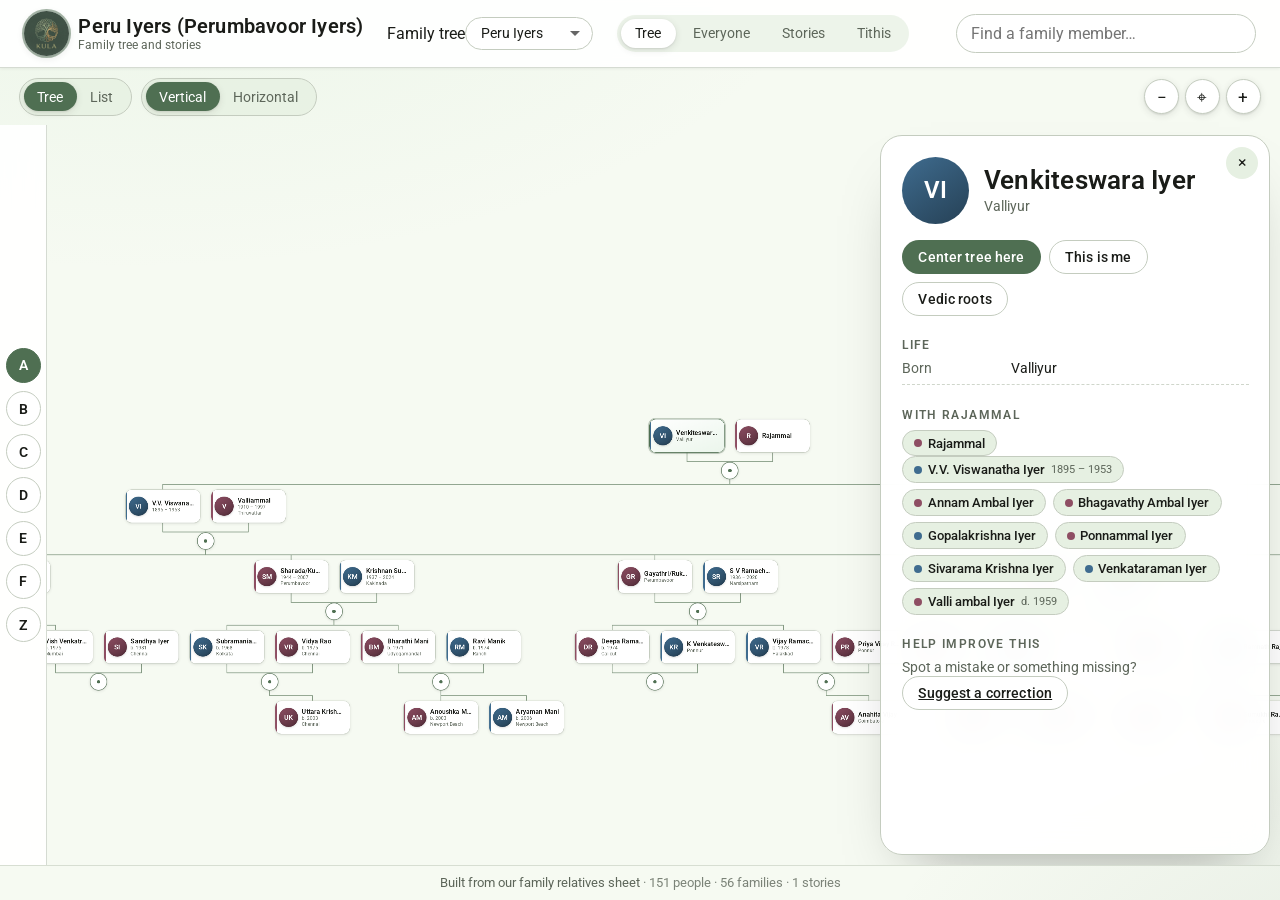
==== commit 473eb385: "Single tree view with union circles between spouses; drop Ancestors/Descendants/Relatives" ====
--- a/docs/index.html
+++ b/docs/index.html
@@ -5,6 +5,7 @@
   <meta name="viewport" content="width=device-width, initial-scale=1, viewport-fit=cover">
   <title>Family Tree</title>
   <meta name="description" content="Explore our family tree and the stories behind it.">
+  <meta name="google-site-verification" content="q_b6EvsWu9LBUngjFVbYS6XsWPTHM2pj7Fffp090B6A" />
   <link rel="icon" href="assets/kula.jpg" type="image/jpeg">
   <link rel="stylesheet" href="assets/fonts.css">
   <link rel="stylesheet" href="assets/styles.css">
@@ -23,6 +24,7 @@
         <span></span><span></span><span></span>
       </button>
       <div class="topbar-tray" id="topbar-tray">
+        <div class="tree-selector" id="tree-selector" hidden></div>
         <nav class="tabs" id="tabs" aria-label="Sections">
           <a href="#/tree" data-tab="tree" id="tab-tree">Tree</a>
           <a href="#/people" data-tab="people" id="tab-people">Everyone</a>
@@ -43,10 +45,7 @@
         <div class="tree-toolbar">
           <div class="toolbar-group">
             <div class="segmented" id="view-switch" role="tablist" aria-label="Tree view">
-              <button type="button" data-view="hourglass" role="tab">Both</button>
-              <button type="button" data-view="ancestors" role="tab">Ancestors</button>
-              <button type="button" data-view="descendants" role="tab">Descendants</button>
-              <button type="button" data-view="graph" role="tab">Relatives</button>
+              <button type="button" data-view="tree" role="tab">Tree</button>
               <button type="button" data-view="list" role="tab">List</button>
             </div>
             <div class="segmented" id="orientation-switch" role="tablist" aria-label="Tree orientation">
--- a/docs/assets/styles.css
+++ b/docs/assets/styles.css
@@ -188,6 +188,30 @@
   background: var(--surface);
   color: var(--text);
   box-shadow: var(--shadow);
+}
+
+.tree-selector {
+  display: flex;
+  align-items: center;
+  margin-left: 0.5rem;
+}
+
+.tree-selector select {
+  padding: 0.45rem 2rem 0.45rem 0.9rem;
+  border-radius: 999px;
+  border: 1px solid var(--line);
+  background: var(--surface) url("data:image/svg+xml,%3Csvg xmlns='http://www.w3.org/2000/svg' width='12' height='12' viewBox='0 0 12 12'%3E%3Cpath fill='%23666' d='M6 8L1 3h10z'/%3E%3C/svg%3E") no-repeat right 0.7rem center;
+  color: var(--text);
+  font-size: 0.9rem;
+  appearance: none;
+  cursor: pointer;
+  min-width: 8rem;
+}
+
+.tree-selector select:focus {
+  border-color: var(--accent);
+  box-shadow: 0 0 0 3px color-mix(in srgb, var(--accent) 22%, transparent);
+  outline: none;
 }
 
 .search {
@@ -1599,13 +1623,18 @@
     overflow: auto;
   }
   .topbar.expanded .topbar-tray { display: flex; }
-  .topbar-tray .tabs {
+  .topbar-tray .tree-selector {
     order: 0;
     margin-left: 0;
     align-self: flex-start;
   }
+  .topbar-tray .tabs {
+    order: 1;
+    margin-left: 0;
+    align-self: flex-start;
+  }
   .topbar-tray .search {
-    order: 1;
+    order: 2;
     width: 100%;
     margin-left: 0;
   }
@@ -1615,7 +1644,7 @@
   }
   .topbar-tray .me-chip,
   .topbar-tray .auth {
-    order: 2;
+    order: 3;
     align-self: flex-start;
   }
   .brand-subtitle { display: none; }
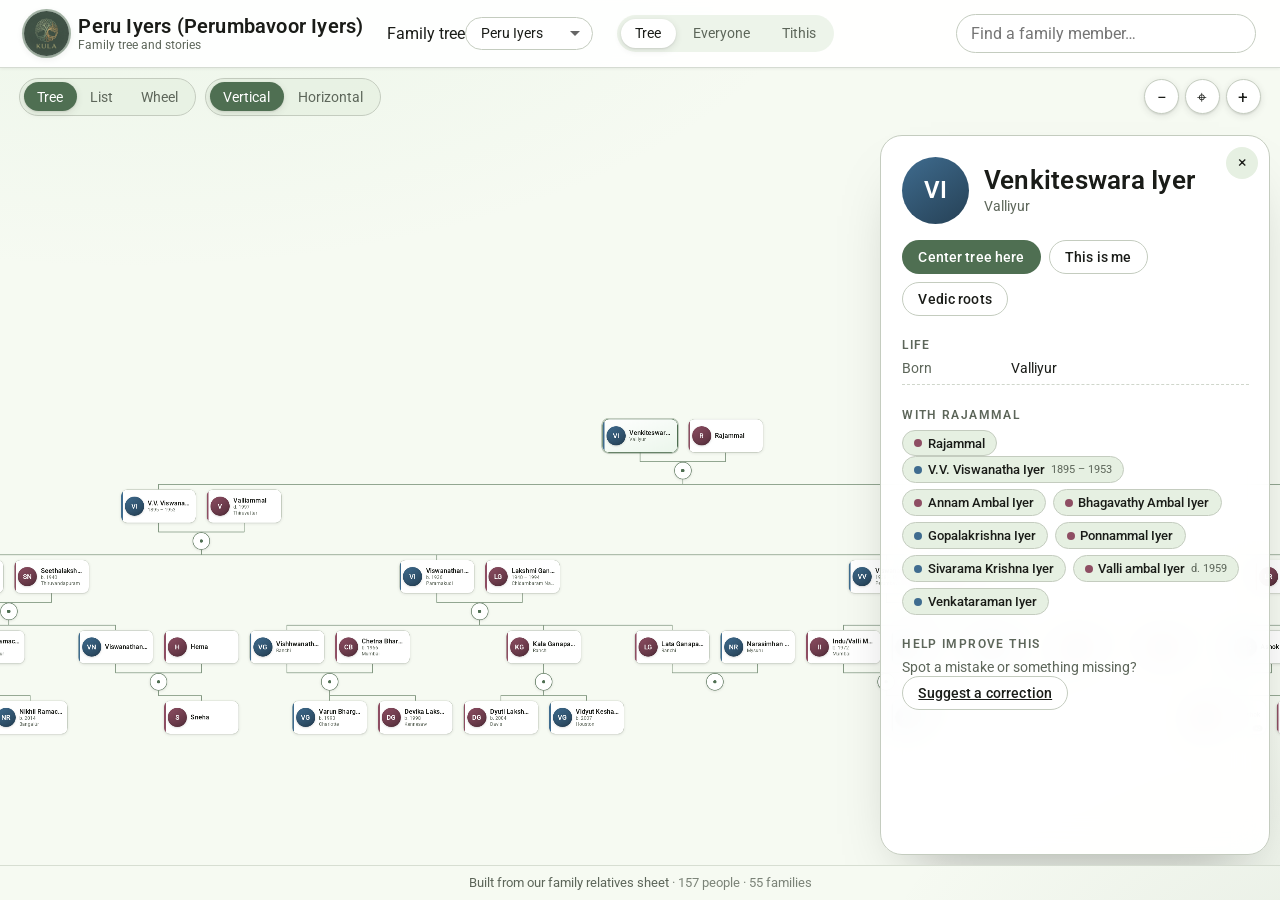
==== commit 7e1de143: "Restore the Wheel/fan-chart view - Bring back docs/assets/wheel.js and docs/vendor/d3-hierarchy.min." ====
--- a/docs/index.html
+++ b/docs/index.html
@@ -47,6 +47,19 @@
             <div class="segmented" id="view-switch" role="tablist" aria-label="Tree view">
               <button type="button" data-view="tree" role="tab">Tree</button>
               <button type="button" data-view="list" role="tab">List</button>
+              <button type="button" data-view="wheel" role="tab">Wheel</button>
+            </div>
+            <div class="segmented" id="wheel-mode" role="tablist" aria-label="Fan direction">
+              <button type="button" data-mode="up" role="tab">Ancestors</button>
+              <button type="button" data-mode="down" role="tab">Descendants</button>
+            </div>
+            <div class="segmented" id="wheel-rings" role="tablist" aria-label="Fan generations">
+              <button type="button" data-rings="4" role="tab">4</button>
+              <button type="button" data-rings="5" role="tab">5</button>
+              <button type="button" data-rings="6" role="tab">6</button>
+              <button type="button" data-rings="7" role="tab">7</button>
+              <button type="button" data-rings="8" role="tab">8</button>
+              <button type="button" data-rings="9" role="tab">9</button>
             </div>
             <div class="segmented" id="orientation-switch" role="tablist" aria-label="Tree orientation">
               <button type="button" data-orientation="vertical" role="tab">Vertical</button>
@@ -65,6 +78,7 @@
             <div class="canvas" id="canvas">
               <svg class="links" id="links" aria-hidden="true"></svg>
               <div class="cards" id="cards"></div>
+              <div class="wheel-stage" id="wheel-stage" hidden></div>
             </div>
           </div>
           <div class="list-stage" id="list-stage" hidden></div>
@@ -137,6 +151,7 @@
   </div>
 
   <script src="vendor/js-yaml.min.js"></script>
+  <script src="vendor/d3-hierarchy.min.js"></script>
   <script type="module" src="assets/app.js"></script>
 </body>
 </html>
--- a/docs/assets/styles.css
+++ b/docs/assets/styles.css
@@ -584,6 +584,67 @@
 }
 
 .cards { position: absolute; left: 0; top: 0; }
+
+.wheel-stage {
+  position: absolute;
+  left: 0;
+  top: 0;
+  width: var(--wheel-w, 640px);
+  height: var(--wheel-h, 640px);
+  transform: translate(-50%, -50%);
+  display: flex;
+  align-items: center;
+  justify-content: center;
+  overflow: visible;
+}
+
+.wheel-stage[hidden] { display: none; }
+
+.wheel-chart {
+  width: 100%;
+  height: 100%;
+  overflow: visible;
+}
+
+.wheel-sector {
+  cursor: pointer;
+  transition: opacity 0.2s, filter 0.2s;
+}
+
+.wheel-sector:hover { filter: brightness(1.05); }
+.wheel-sector:focus { outline: none; }
+.wheel-sector:focus path:first-child {
+  filter: drop-shadow(0 0 4px color-mix(in srgb, var(--accent) 60%, transparent));
+}
+.wheel-sector.selected path:first-child {
+  stroke-width: 3;
+  filter: drop-shadow(0 0 5px color-mix(in srgb, var(--accent) 55%, transparent));
+}
+
+.wheel-sector text {
+  font-size: 11px;
+  fill: var(--text);
+  font-weight: 500;
+  pointer-events: none;
+}
+
+.wheel-sector .wheel-years {
+  font-size: 9px;
+  fill: var(--muted);
+}
+
+.wheel-sector.unknown text {
+  fill: var(--muted);
+  font-style: italic;
+}
+
+.wheel-sector.unknown path {
+  stroke-dasharray: 3 3;
+}
+
+.wheel-sector[data-id=""] {
+  pointer-events: none;
+}
 
 /* ---------- Indented list view ---------- */
 
@@ -1712,11 +1773,34 @@
     height: 1.9rem;
     font-size: 0.78rem;
   }
+
+  .segmented button[data-view="wheel"] { padding-inline: 0.5rem; }
+
+  body[data-treeview="wheel"] .tree-toolbar .toolbar-group {
+    justify-content: center;
+    width: 100%;
+  }
+  body[data-treeview="wheel"] #orientation-switch {
+    display: none;
+  }
+
+  .wheel-sector text { font-size: 13px; }
+  .wheel-sector .wheel-years { font-size: 10px; }
 }
 
 /* The list is a scrolling outline, so orientation and zoom do not apply. */
 body[data-treeview="list"] #orientation-switch,
 body[data-treeview="list"] .zoom {
+  display: none;
+}
+
+body[data-treeview="wheel"] #orientation-switch {
+  display: none;
+}
+
+/* The generation picker and direction toggle only make sense for the fan chart. */
+body:not([data-treeview="wheel"]) #wheel-rings,
+body:not([data-treeview="wheel"]) #wheel-mode {
   display: none;
 }
 
